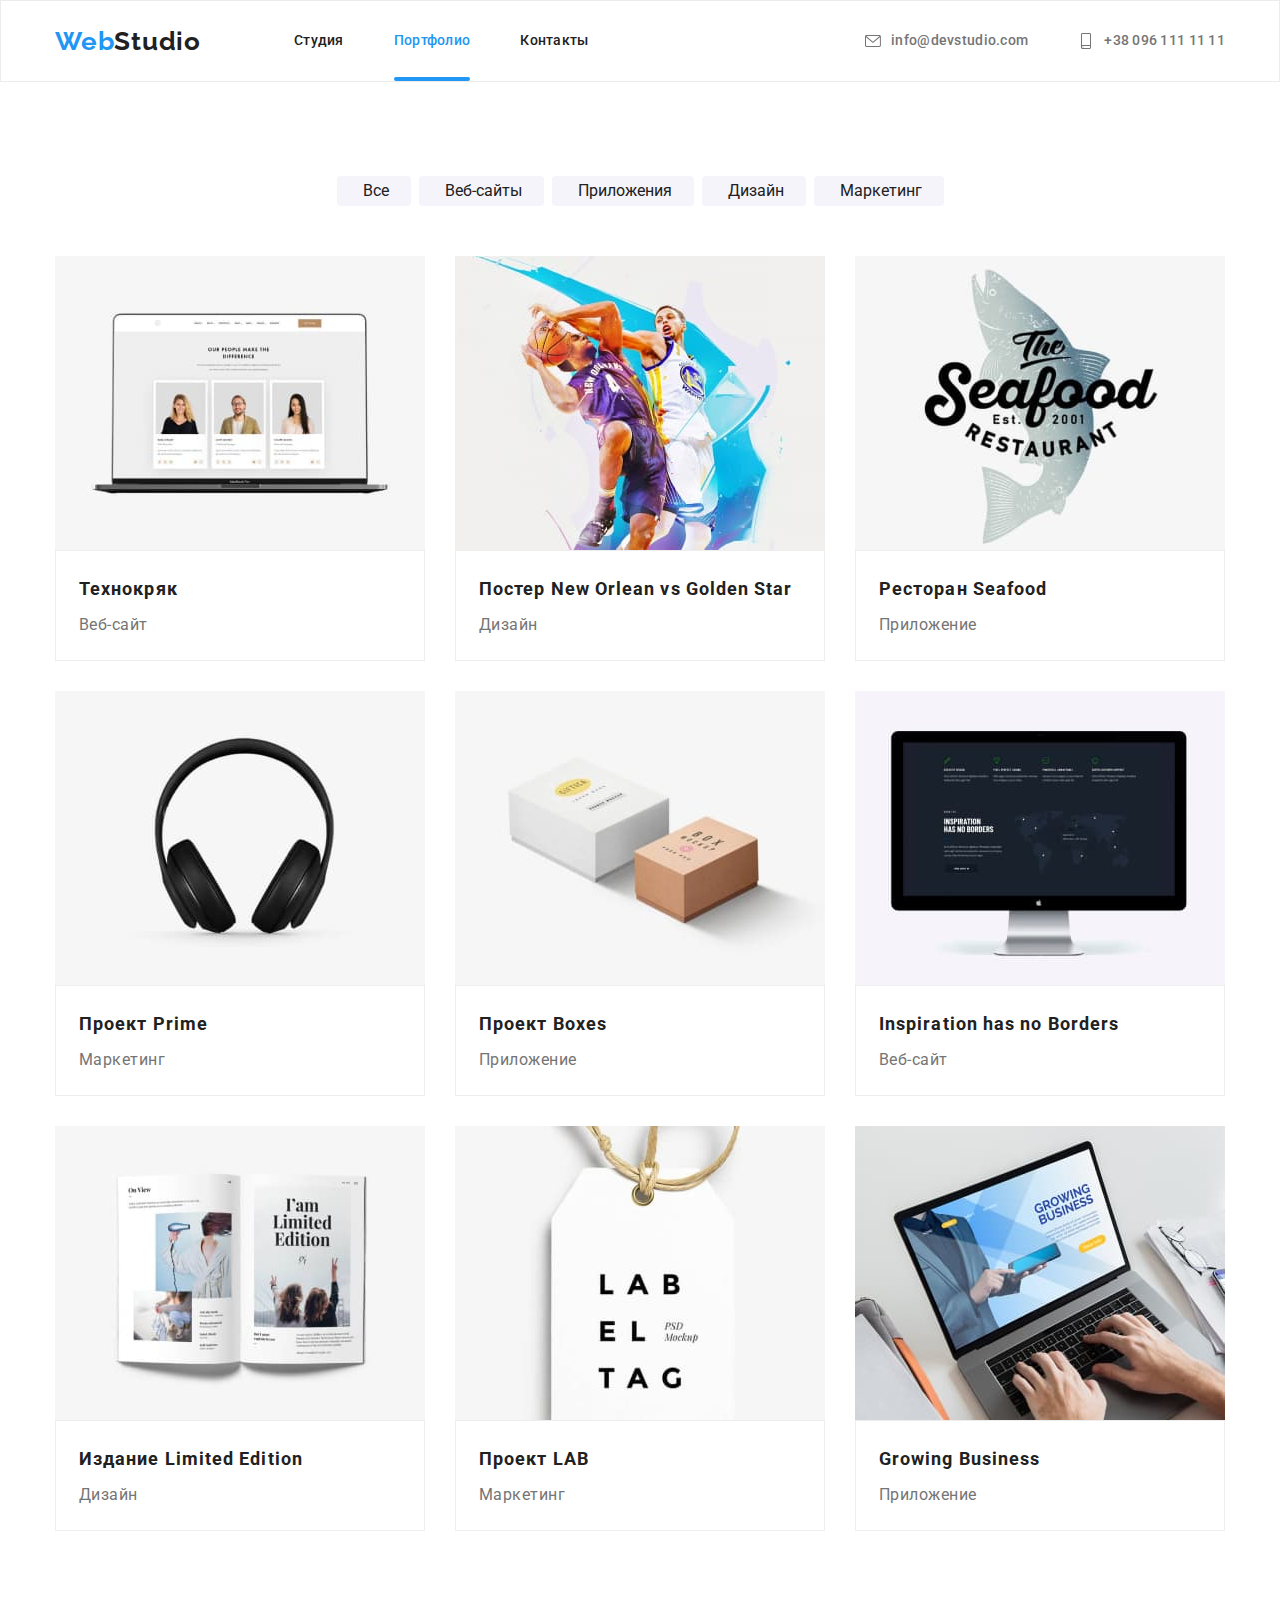
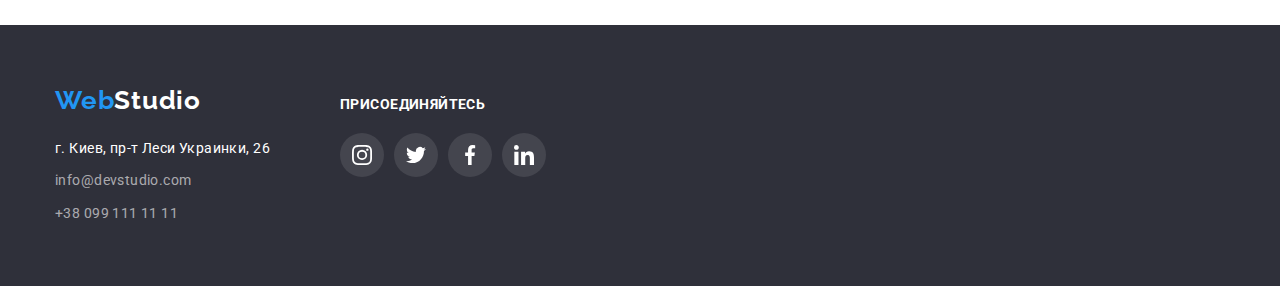
==== portfolio.html @ f0d2dcc3 "first" ====
<!DOCTYPE html>
<html lang="ru">

    <head>
        <meta charset="UTF-8">
        <meta name="viewport" content="width=device-width, initial-scale=1.0" />
        <title>portfolio</title>
        <link rel="preconnect" href="https://fonts.gstatic.com">
        <link href="https://fonts.googleapis.com/css2?family=Raleway:wght@700&family=Roboto:wght@400;500;700;900&display=swap"
            rel="stylesheet">
        <link rel="stylesheet" href="./css/modern-normalize.css">
        <link rel="stylesheet" href="./css/styles.css">
    </head>
    <body >
        <!--Верхняя линия-->
        <header  class="header-br">
            <div class="container main-flex">
                <nav class="main-nav">
                    <a href="./index.html" class="logo">Web<span class="logo-title">Studio</span></a>
                    <ul class="site-nav list ">
                        <li class="nav-link"><a href="./index.html" class="link ">Студия</a></li>
                        <li class="nav-link"><a href="./portfolio.html" class="link currnet">Портфолио</a><div class="currnet-box"></div></li>
                        <li class="nav-link"><a href="#" class="link">Контакты</a></li>
                    </ul>
                </nav>
                <ul class="contact list">
                <li class="contact-list"><a href="mailto:info@devstudio.com" class="link-contact">
                   <svg class="header-icon" width="16" height="12" ><use href="./images/icon/icon.svg#icon-envelope"></use></svg>info@devstudio.com</a>
                </li>
                <li class="contact-list">
                    <a href="tel:+380961111111" class="link-contact ">
                        <svg class="header-icon" width="16" height="16" ><use href="./images/icon/icon.svg#icon-smartphone"></use></svg>+38 096 111 11 11</a>
                </li>
            </ul>
            </div>
        </header>
        <main>
            <!-- ссылки -->
            <section class="section">
                <div class="container">
                    <h1 class="hidden-header">Портфолио</h1>
                    <ul class="button-portfolio list">
                        <li class="list-button" ><input type="button" class="button-filters" value=" Все"></li>
                        <li class="list-button" ><input type="button" class="button-filters" value=" Веб-сайты"></li>
                        <li class="list-button" ><input type="button" class="button-filters" value=" Приложения"></li>
                        <li class="list-button" ><input type="button" class="button-filters" value=" Дизайн"></li>
                        <li class="list-button" ><input type="button" class="button-filters" value=" Маркетинг"></li>
                    </ul>               
                    <ul class="projects list">
                        <li class="projects-scroll">
                            <article class="projects-work">
                                <a href="#"></a>
                                <div class="card-tumba">
                                    <P class="card-tumba-title">Технокряк это современная площадка распространения коронавируса. Компании используют эту платформу для цифрового
                                        шпионажа и атак на защищённые сервера конкурентов.</P>
                                    <img src="./images/imgp1.jpg" class="card" width="370" alt="ноутбук с партфолио">                                   
                                </div>
                                <div class="card-content">
                                   <h2 class="work">Технокряк</h2>
                                    <p class="work-title">Веб-сайт</p>
                                </div>
                                
                            </article>
                        </li>
                        <li class="projects-scroll">
                            <article class="projects-work">
                                <a href="#"></a>
                                <div class="card-tumba">
                                    <P class="card-tumba-title">Lorem ipsum dolor sit amet consectetur adipisicing elit. Quae asperiores sint delectus, necessitatibus nulla perferendis dolor? Totam dolorum ad, similique delectus, quo quia asperiores saepe quasi molestiae libero sapiente odio?</P>
                                    
                                    <img  src="./images/imgp2.jpg" class="card" width="370" alt="баскетболисты с мячом">
                                </div>
                                <div class="card-content">
                                    <h2 class="work">Постер New Orlean vs Golden Star</h2>
                                    <p class="work-title">Дизайн</p>
                                </div>
                                
                            </article>
                        </li>
                        <li class="projects-scroll">
                            <article class="projects-work">
                                <a href="#"></a>
                                <div class="card-tumba">
                                    <P class="card-tumba-title">Lorem ipsum dolor sit amet consectetur adipisicing elit. Cum, quaerat! Enim neque sapiente debitis sint fugiat? Accusantium exercitationem veniam atque velit officia veritatis facere odio doloremque laborum doloribus, rerum nemo.</P>
                                    <img src="./images/imgp3.jpg" class="card" width="370" alt="логотип" >
                                </div>
                                <div class="card-content">
                                    <h2 class="work">Ресторан Seafood</h2>
                                    <p class="work-title">Приложение</p>
                                </div>
                                
                            </article>
                        </li>
                        <li class="projects-scroll">
                            <article class="projects-work">
                                <a href="#"></a>
                                <div class="card-tumba">
                                    <P class="card-tumba-title">Lorem, ipsum dolor sit amet consectetur adipisicing elit. Totam mollitia consequuntur at sint sit. Minima temporibus quo aliquam fugit. Eligendi sapiente quas necessitatibus nesciunt obcaecati vitae reiciendis ut architecto optio.</P>
                                    <img  src="./images/imgp4.jpg" class="card" width="370" alt="наушники">
                                </div>
                                <div class="card-content">
                                    <h2 class="work">Проект Prime</h2>
                                    <p class="work-title">Маркетинг</p>
                                </div>
                                
                            </article>
                        </li>
                        <li class="projects-scroll">
                            <article class="projects-work">
                                <a href="#"></a>
                                <div class="card-tumba">
                                    <P class="card-tumba-title">Lorem ipsum dolor sit, amet consectetur adipisicing elit. Ut maxime ratione vero laudantium, voluptates delectus alias aut obcaecati placeat rerum et distinctio enim, assumenda nobis labore maiores. Laboriosam, necessitatibus ad.</P>
                                    <img src="./images/imgp5.jpg" class="card" width="370" alt="две коробки" >
                                </div>
                                <div class="card-content">
                                    <h2 class="work">Проект Boxes</h2>
                                    <p class="work-title">Приложение</p>
                                </div>
                                
                            </article>
                        </li>
                        <li class="projects-scroll">
                            <article class="projects-work">
                                <a href="#"></a>
                                <div class="card-tumba">
                                    <P class="card-tumba-title">Lorem ipsum dolor sit amet consectetur adipisicing elit. Rem illum qui repudiandae. Veritatis eligendi, vero odit quaerat est ex, ducimus dolorum doloribus dicta voluptatum exercitationem eveniet non debitis necessitatibus pariatur?</P>
                                    <img src="./images/imgp6.jpg" class="card" width="370" alt="монитор">
                                </div>
                                <div class="card-content">
                                    <h2 class="work">Inspiration has no Borders</h2>
                                    <p class="work-title">Веб-сайт</p>
                                </div>
                                
                            </article>
                        </li> 
                        <li class="projects-scroll">
                            <article class="projects-work">
                                <a href="#"></a>
                                <div class="card-tumba">
                                    <P class="card-tumba-title">Lorem ipsum dolor, sit amet consectetur adipisicing elit. Dolor vel culpa, quidem at quia quam nobis nemo, doloremque consequatur ab, rerum quis ducimus qui ipsum quos quibusdam earum! Itaque, laborum!</P>
                                    <img src="./images/imgp7.jpg" class="card" width="370" alt="журнал">
                                </div>
                                <div class="card-content">
                                    <h2 class="work">Издание Limited Edition</h2>
                                    <p class="work-title">Дизайн</p>
                                </div>
                                
                            </article>
                        </li>
                        <li class="projects-scroll">
                            <article class="projects-work">
                                <a href="#"></a>
                                <div class="card-tumba">
                                    <P class="card-tumba-title">Lorem ipsum dolor sit amet consectetur adipisicing elit. Atque alias, corporis nihil odio obcaecati a cupiditate, perspiciatis fugiat pariatur dolores vitae impedit sunt nobis illo, velit amet sapiente quos voluptate?</P>
                                    <img src="./images/imgp8.jpg" class="card" width="370" alt="бирка">
                                </div>
                                <div class="card-content">
                                    <h2 class="work">Проект LAB</h2>
                                    <p class="work-title">Маркетинг</p>
                                </div>
                                
                            </article>
                        </li>
                        <li class="projects-scroll">
                            <article class="projects-work">
                                <a href="#"></a>
                                <div class="card-tumba">
                                    <P class="card-tumba-title">Lorem ipsum dolor, sit amet consectetur adipisicing elit. Natus facilis veritatis adipisci consequuntur illo non tempora, consequatur, ratione ea nam, doloribus repellat ullam dicta aut eius praesentium nisi nostrum exercitationem.</P>
                                    <img src="./images/imgp9.jpg" class="card" width="370" alt="ноутбук">
                                </div>
                                <div class="card-content">
                                    <h2 class="work">Growing Business</h2>
                                    <p class="work-title">Приложение</p>
                                </div>
                                
                            </article>
                        </li>
                    </ul>
                </div>
            </section>
        </main>
        
        <!--футер-->
        <footer class="footer">
                <div class="container f-section">
                    <div class="footer-addres">
                        <a href="./index.html" class="logo ">Web<span class="logo-title-footer">Studio</span></a>
                        <address class="address-content">
                            <p class="address ">г. Киев, пр-т Леси Украинки, 26</p>
                            <ul class="contact-footer list" >
                                <li class="contact-footer-list" ><a href="mailto:info@devstudio.com" class="link-contact-footer">info@devstudio.com</a></li>
                                <li class="contact-footer-list" ><a href="tel:+380991111111" class="link-contact-footer ">+38 099 111 11 11</a></li>
                            </ul>
                        </address>
                    </div>
                    <div class="footer-link">
                        <h4 class="titel-footer">присоединяйтесь</h4>
                        <ul class="social-footer list">
                            <li class="social-link">
                                <a  href="" class="social-link-footer" >
                                    <svg class="social-icon" width="20" height="20">
                                        <use href="./images/icon/icon.svg#icon-instagram"></use>
                                    </svg>
                                </a>
                            </li>
                            <li class="social-link">
                                <a href="" class="social-link-footer"><svg class="social-icon" width="20" height="20">
                                        <use href="./images/icon/icon.svg#icon-twitter"></use>
                                    </svg>
                                </a>
                            </li>
                            <li class="social-link">
                                <a href="" class="social-link-footer"><svg class="social-icon" width="20" height="20">
                                        <use href="./images/icon/icon.svg#icon-facebook"></use>
                                    </svg>
                                </a>
                            </li>
                            <li class="social-link">
                                <a href="" class="social-link-footer"><svg class="social-icon" width="20" height="20">
                                        <use href="./images/icon/icon.svg#icon-linkedin"></use>
                                    </svg>
                                </a>
                            </li>
                        </ul>
                    </div>
                </div>
            </footer> 
    </body>
</html>
---- css/styles.css ----
/* основонйо текст #757575 */
/* вторичный цвет color: #757575; */
/* белый цвет #FFFFFF */
/* акцент #2196F3 */
/* вторичный фон #F5F4FA */
/* background кнопок и вложений #f5f4fa*/
:root {
  --primaty-text-color: #757575;
  --title-text-color: #212121;
  --accent-color: #2196f3;
  --primary-bg-color: #ffffff;
  --portfolio-secondary-color: #f5f4fa;
  --background-color-secondary: #2f303a;
  --cart-set-gap: 30px;
  --bg-icon-feature: #f5f4fa;
  --bg-color-thumba: rgba(33, 150, 243, 0.9);
}
html {
  box-sizing: border-box;
}
*,
*::before,
*::after {
  box-sizing: inherit;
}
/* body */
body {
  font-family: Roboto, Helvetica, sans-serif;
  color: var(--primaty-text-color);
  background-color: var(--primary-bg-color);
}
h1,
h2,
h3,
h4,
h5,
ul,
p {
  margin: 0px;
  padding: 0px;
}
img {
  height: auto;
  display: block;
  min-width: 100%;
}
/* img {
  display: block;
  object-fit: cover;
  width: 100%;
  height: auto;
} */
.list {
  list-style: none;
}

/* top line */
.container {
  width: 1200px;
  padding-left: 15px;
  padding-right: 15px;
  margin-left: auto;
  margin-right: auto;
}
.header-br {
  border: 1px solid #ececec;
}

/* logo */
.logo {
  color: var(--accent-color);
  font-family: Raleway, Helvetica, sans-serif;
  font-weight: bold;
  font-size: 26px;
  line-height: 1.19;
  letter-spacing: 0.03em;
  text-decoration: none;
}

.logo-title {
  color: var(--title-text-color);
  font-family: Raleway, Helvetica, sans-serif;
  font-weight: bold;
  font-size: 26px;
  line-height: 1.19;
  letter-spacing: 0.03em;
}

/* main-nav */
.main-flex {
  display: flex;
  align-items: center;
}
.main-nav {
  display: flex;
  align-items: center;
}
/* site-nav */

.site-nav .link {
  display: block;
  padding-top: 32px;
  padding-bottom: 32px;
}
.site-nav {
  display: flex;
  margin-left: 93px;
}
.site-nav :active {
  color: var(--primaty-text-color);
}
.site-nav :hover,
.site-nav :focus {
  color: var(--accent-color);
}

.nav-link:not(:first-child) {
  margin-left: 50px;
}

.link:active {
  color: var(--accent-color);
}
.link {
  text-decoration: none;
  font-weight: 500;
  font-size: 14px;
  line-height: 1.14;
  letter-spacing: 0.02em;
  color: var(--title-text-color);
  transition: color 250ms cubic-bezier(0.4, 0, 0.2, 1);
}

.link-contact {
  display: flex;
  color: var(--primaty-text-color);
  text-decoration: none;
  align-items: center;
  transition: color 250ms cubic-bezier(0.4, 0, 0.2, 1);
}
.nav-link {
  position: relative;
}
.link::after {
  position: absolute;
  display: inline-block;
  content: "";
  width: 100%;
  height: 4px;
  border-radius: 2px;
  left: 0;
  bottom: 0;
  background-color: var(--accent-color);
  opacity: 0;
}
.site-nav :hover::after,
.site-nav :focus::after {
  opacity: 1;
}

.currnet {
  color: var(--accent-color);
}
.currnet::after {
  position: absolute;
  display: inline-block;
  content: "";
  width: 100%;
  height: 4px;
  border-radius: 2px;
  left: 0;
  bottom: 0;
  background-color: var(--accent-color);
  opacity: 1;
}
/* contact */
.contact {
  color: var(--primaty-text-color);
  font-weight: 500;
  font-size: 14px;
  line-height: 1.14;
  letter-spacing: 0.02em;
  display: flex;
  margin-left: auto;
  align-items: center;
}
.contact .contact-list + .contact-list {
  margin-left: 50px;
}
.header-icon {
  fill: #757575;
  margin-right: 10px;
}

.link-contact:hover,
.link-contact:focus {
  color: #2196f3;
}

.link-contact:hover > .header-icon {
  fill: #2196f3;
}
.link-contact:focus > .header-icon {
  fill: #2196f3;
}

.no-padding {
  padding-top: 0px;
  padding-bottom: 0px;
}

/* hero */
.hero {
  padding: 200px 0px;
  text-align: center;
  max-width: 1600px;
  height: 600px;
  margin-left: auto;
  margin-right: auto;
  background-color: var(--background-color-secondary);
  background-image: linear-gradient(
      to right,
      rgba(47, 48, 58, 0.4),
      rgba(47, 48, 58, 0.4)
    ),
    url("../images/img.jpg");
  background-repeat: no-repeat;
  background-position: center;
  background-size: cover;
}

.hero-title {
  margin-top: 0;
  margin-bottom: 30px;
  color: var(--primary-bg-color);
  font-weight: 900;
  font-size: 44px;
  line-height: 1.15;
  text-align: center;
  letter-spacing: 0.06em;
  text-transform: uppercase;
}

/* section */
.section {
  padding-bottom: 94px;
  padding-top: 94px;
}
.section-title {
  margin-bottom: 50px;
  color: var(--title-text-color);
  text-align: center;
  font-weight: bold;
  font-size: 36px;
  line-height: 1.16;
  letter-spacing: 0.03em;
}
.section-list {
  margin-top: -30px;
  margin-left: -30px;
  display: flex;
  flex-wrap: wrap;
}
.section-list > .section-photo {
  flex-basis: calc (100% / 3 -30px);
  margin-top: 30px;
  margin-left: 30px;
}

/* features */
.section-list {
  position: relative;
}

.container-label {
  position: absolute;
  width: 370px;
  height: 70px;
  bottom: 0;

  background-color: rgba(47, 48, 58, 0.8);

  padding: 27px 82px;
}
.label {
  font-weight: bold;
  font-size: 14px;
  line-height: 1.14;
  text-align: center;
  letter-spacing: 0.03em;
  color: #ffffff;
}

.feature-list .title {
  color: var(--title-text-color);
}
.feature-list {
  display: flex;
}

.feature-list-content:not(:first-child) {
  margin-left: 30px;
}

.icon-feature {
  background-color: var(--bg-icon-feature);
  display: flex;
  justify-content: center;

  padding: 25px 0px;
  margin-bottom: 30px;
}

.title {
  margin-top: 0;
  margin-bottom: 10px;
  font-weight: bold;
}
.feature-text {
  margin-top: 0;
  font-style: normal;
  font-weight: normal;
}
/* team */

.section-team {
  background-color: var(--portfolio-secondary-color);
}
.section-list-team {
  display: flex;
  flex-wrap: wrap;
  margin-left: calc(-1 * var(--cart-set-gap));
  margin-top: calc(-1 * var(--cart-set-gap));
}

.section-list-team > .section-team-staff {
  background-color: var(--primary-bg-color);

  border-radius: 0px 0px 4px 4px;
  box-shadow: 0px 1px 3px rgba(0, 0, 0, 0.12), 0px 1px 1px rgba(0, 0, 0, 0.14),
    0px 2px 1px rgba(0, 0, 0, 0.2);
  flex-basis: calc (100% / 4 - var(--cart-set-gap));
  margin-left: var(--cart-set-gap);
  margin-top: var(--cart-set-gap);
}
.team {
  color: var(--title-text-color);
  font-weight: 500;
  font-size: 16px;
  line-height: 1.18;
  text-align: center;
  letter-spacing: 0.03em;
  margin-bottom: 10px;
}

.team-title {
  color: var(--primaty-text-color);
  font-weight: normal;
  font-size: 16px;
  line-height: 1.18;
  text-align: center;
  letter-spacing: 0.03em;
  margin-bottom: 16px;
}
.staff-content {
  padding-top: 30px;
  padding-bottom: 30px;
}
.staff {
  display: block;
  max-width: 100%;
}
/* button */
.button-primary {
  border-radius: 6px;
  border: 0px solid transparent;
  padding: 10px 32px;
  min-width: 130px;
  color: var(--primary-bg-color);
  background-color: var(--accent-color);
  font-weight: bold;
  text-align: center;
}
/* .button-primary:hover,
.button-primary:focus {
  box-shadow: 0px 3px 1px rgba(0, 0, 0, 0.1), 0px 1px 2px rgba(0, 0, 0, 0.08),
    0px 2px 2px rgba(0, 0, 0, 0.12);
} */
/* icon link */
.social {
  justify-content: center;
  display: flex;
}
.social-link-content {
  padding: 12px;
  display: block;
  width: 44px;
  height: 44px;
  border-radius: 50%;
  color: #afb1b8;
  background-color: #fff;
  transition: color 250ms cubic-bezier(0.4, 0, 0.2, 1),
    background-color 250ms cubic-bezier(0.4, 0, 0.2, 1);
}
.social-icon {
  fill: currentColor;
}

.social-link:not(:first-child) {
  margin-left: 10px;
}

.social-link-content:hover,
.social-link-content:focus {
  background-color: var(--accent-color);
  color: #fff;
}
/* Regular customers */
.Regular {
  display: flex;
}

.Regular-customers {
  display: block;

  border: 1px solid #afb1b8;
  padding: 16px 32px;
  border-radius: 4px;
  fill: #afb1b8;
  transition-property: fill, border;
  transition-duration: 250ms;
  transition-timing-function: cubic-bezier(0.4, 0, 0.2, 1);
  /* transition: fill, border 1000ms cubic-bezier(0.4, 0, 0.2, 1); */
}
.Regular-customers:hover,
.Regular-customers:focus {
  fill: var(--accent-color);
  border: 1px solid var(--accent-color);
}

.customers:not(:last-child) {
  margin-right: 30px;
}
.customers:hover {
  color: var(--accent-color);
}
/* footer */
.social-footer {
  display: flex;
}
.f-section {
  display: flex;
  align-items: baseline;
}
.footer-link {
  justify-content: start;
  margin-left: 70px;
}
.titel-footer {
  font-weight: bold;
  font-size: 14px;
  line-height: 1.14;
  letter-spacing: 0.03em;
  text-transform: uppercase;
  color: #ffffff;
  margin-bottom: 20px;
}
.social-link-footer {
  padding: 12px;
  display: block;
  width: 44px;
  height: 44px;
  border-radius: 50%;
  color: #fff;
  background-color: rgba(255, 255, 255, 0.1);

  transition: background-color 250ms cubic-bezier(0.4, 0, 0.2, 1);
}
.social-link-footer:hover,
.social-link-footer:focus {
  background-color: var(--accent-color);
}
.footer {
  background-color: var(--background-color-secondary);
  padding-top: 60px;
  padding-bottom: 60px;
}

.logo-title-footer {
  color: var(--primary-bg-color);
  font-family: Raleway, Helvetica, sans-serif;
  font-weight: bold;
  font-size: 26px;
  line-height: 1.19;
  letter-spacing: 0.03em;
}

.contact-footer :hover,
.contact-footer :focus {
  color: var(--accent-color);
}

.contact-footer {
  font-weight: normal;
  font-size: 14px;
  line-height: 1.71;
  letter-spacing: 0.03em;
  color: rgba(255, 255, 255, 0.6);
}

.link-contact-footer:active {
  color: var(--accent-color);
}
.link-contact-footer {
  color: rgba(255, 255, 255, 0.6);
  text-decoration: none;
  font-style: normal;
  font-weight: normal;
  font-size: 14px;
  line-height: 1.71;
  letter-spacing: 0.03em;

  transition: color 250ms cubic-bezier(0.4, 0, 0.2, 1);
}

.contact-footer-list {
  margin-top: 9px;
}
.address-content {
  margin-top: 20px;
}
.address {
  color: var(--primary-bg-color);
  font-style: normal;
  font-weight: normal;
  font-size: 14px;
  line-height: 24px;
  letter-spacing: 0.03em;
}
/* portfolio */

.hidden-header {
  display: none;
}

/* button */

.button-filters:hover,
.button-filters:focus {
  color: var(--primary-bg-color);
  background-color: var(--accent-color);
  box-shadow: 0px 3px 1px rgba(0, 0, 0, 0.1), 0px 1px 2px rgba(0, 0, 0, 0.08),
    0px 2px 2px rgba(0, 0, 0, 0.12);
}
.button-filters:focus {
  outline: none;
}
.button-filters {
  color: var(--title-text-color);
  background-color: var(--portfolio-secondary-color);
  text-align: center;
  border: 0px solid transparent;
  border-radius: 4px;
  padding: 6px 22px;
  transition-property: background-color, color, box-shadow;
  transition-duration: 250ms;
  transition-timing-function: cubic-bezier(0.4, 0, 0.2, 1);

  /* transition: background-color, color,
    box-shadow 1000ms cubic-bezier(0.4, 0, 0.2, 1); */
}
.button-portfolio {
  display: flex;
  justify-content: center;
  margin-bottom: 50px;
}
.button-portfolio .list-button + .list-button {
  margin-left: 8px;
}

/* projects */
.projects {
  display: flex;
  flex-wrap: wrap;
  margin-left: calc(-1 * var(--cart-set-gap));
  margin-top: calc(-1 * var(--cart-set-gap));
}
/* work */

.work {
  color: var(--title-text-color);
  font-weight: bold;
  font-size: 18px;
  line-height: 2;
  letter-spacing: 0.06em;

  margin-bottom: 4px;
}
.work-title {
  color: var(--primaty-text-color);
  font-size: 16px;
  line-height: 1.8;
  letter-spacing: 0.03em;
}
.projects-work {
  display: block;
  max-width: 100%;
  position: relative;
}
.projects-work > a {
  text-decoration: none;
  display: block;
  position: absolute;
  top: 0;
  bottom: 0;
  left: 0;
  right: 0;
  z-index: 1;
  transition: box-shadow 250ms cubic-bezier(0.4, 0, 0.2, 1);
}
.projects-work > a:hover,
.projects-work > a:focus {
  box-shadow: 0px 1px 1px rgba(0, 0, 0, 0.12), 0px 4px 4px rgba(0, 0, 0, 0.06),
    1px 4px 6px rgba(0, 0, 0, 0.16);
}
.projects-work > a:focus {
  outline: none;
}
.card-tumba {
  position: relative;
  overflow: hidden;
}

.card-tumba::before {
  position: absolute;
  display: inline-block;
  content: "";
  top: 0;
  bottom: 0;
  width: 100%;
  height: 100%;
  background-color: rgba(33, 150, 243, 0.9);
  opacity: 0;
  transform: translateY(100%);
  transition: opacity 250ms cubic-bezier(0.4, 0, 0.2, 1),
    transform 250ms cubic-bezier(0.4, 0, 0.2, 1);
}

.projects-work > a:hover + .card-tumba::before,
.projects-work > a:focus + .card-tumba::before {
  opacity: 1;
  transform: translateY(0);
}

.card-tumba-title {
  opacity: 0;
  position: absolute;
  top: 63px;
  left: 24px;
  right: 24px;
  display: block;
  line-height: 28px;
  letter-spacing: 0.03em;
  color: #ffffff;
  transform: translateY(100%);
  transition: opacity 250ms cubic-bezier(0.4, 0, 0.2, 1),
    transform 250ms cubic-bezier(0.4, 0, 0.2, 1);
}
.projects-work :hover + .card-tumba .card-tumba-title,
.projects-work :focus + .card-tumba .card-tumba-title {
  opacity: 1;
  transform: translateY(0);
}
/* .projects-work:focus .card-tumda-title {
  opacity: 1;
  transform: translateY(0); */

.projects > .projects-scroll {
  flex-basis: calc(100% / 3 - var(--cart-set-gap));
  margin-left: var(--cart-set-gap);
  margin-top: var(--cart-set-gap);
}

.card-content {
  padding-top: 20px;
  padding-right: 23px;
  padding-bottom: 20px;
  padding-left: 23px;
  border: 1px solid #eeeeee;
}
/* modal*/
.hero-content {
  position: relative;
}
.modal {
  position: absolute;
  top: 50%;
  left: 50%;
  transform: translate(-50%, -50%);
  width: 528px;
  height: 580px;
  background: #ffffff;
  box-shadow: 0px 1px 3px rgba(0, 0, 0, 0.12), 0px 1px 1px rgba(0, 0, 0, 0.14),
    0px 2px 1px rgba(0, 0, 0, 0.2);
  border-radius: 4px;
}
.backdrop {
  display: block;
  position: fixed;
  top: 0;
  left: 0;
  width: 100%;
  height: 100%;
  background-color: rgba(0, 0, 0, 0.2);
  opacity: 1;
  visibility: visible;
  transition: opacity 250ms cubic-bezier(0.4, 0, 0.2, 1),
    visibility 250ms cubic-bezier(0.4, 0, 0.2, 1);
}
.backdrop.is-hidden {
  visibility: hidden;
  opacity: 0;
  pointer-events: none;
}
.modal-button {
  position: relative;
  top: 8px;
  left: 490px;
  border-radius: 50%;
  padding: 6px;
  width: 30px;
  height: 30px;
  border: 1px solid rgba(0, 0, 0, 0.1);
  background-color: #fff;
  /* transition: fill 250ms cubic-bezier(0.4, 0, 0.2, 1); */
}

.modal-button:hover {
  fill: var(--accent-color);
}
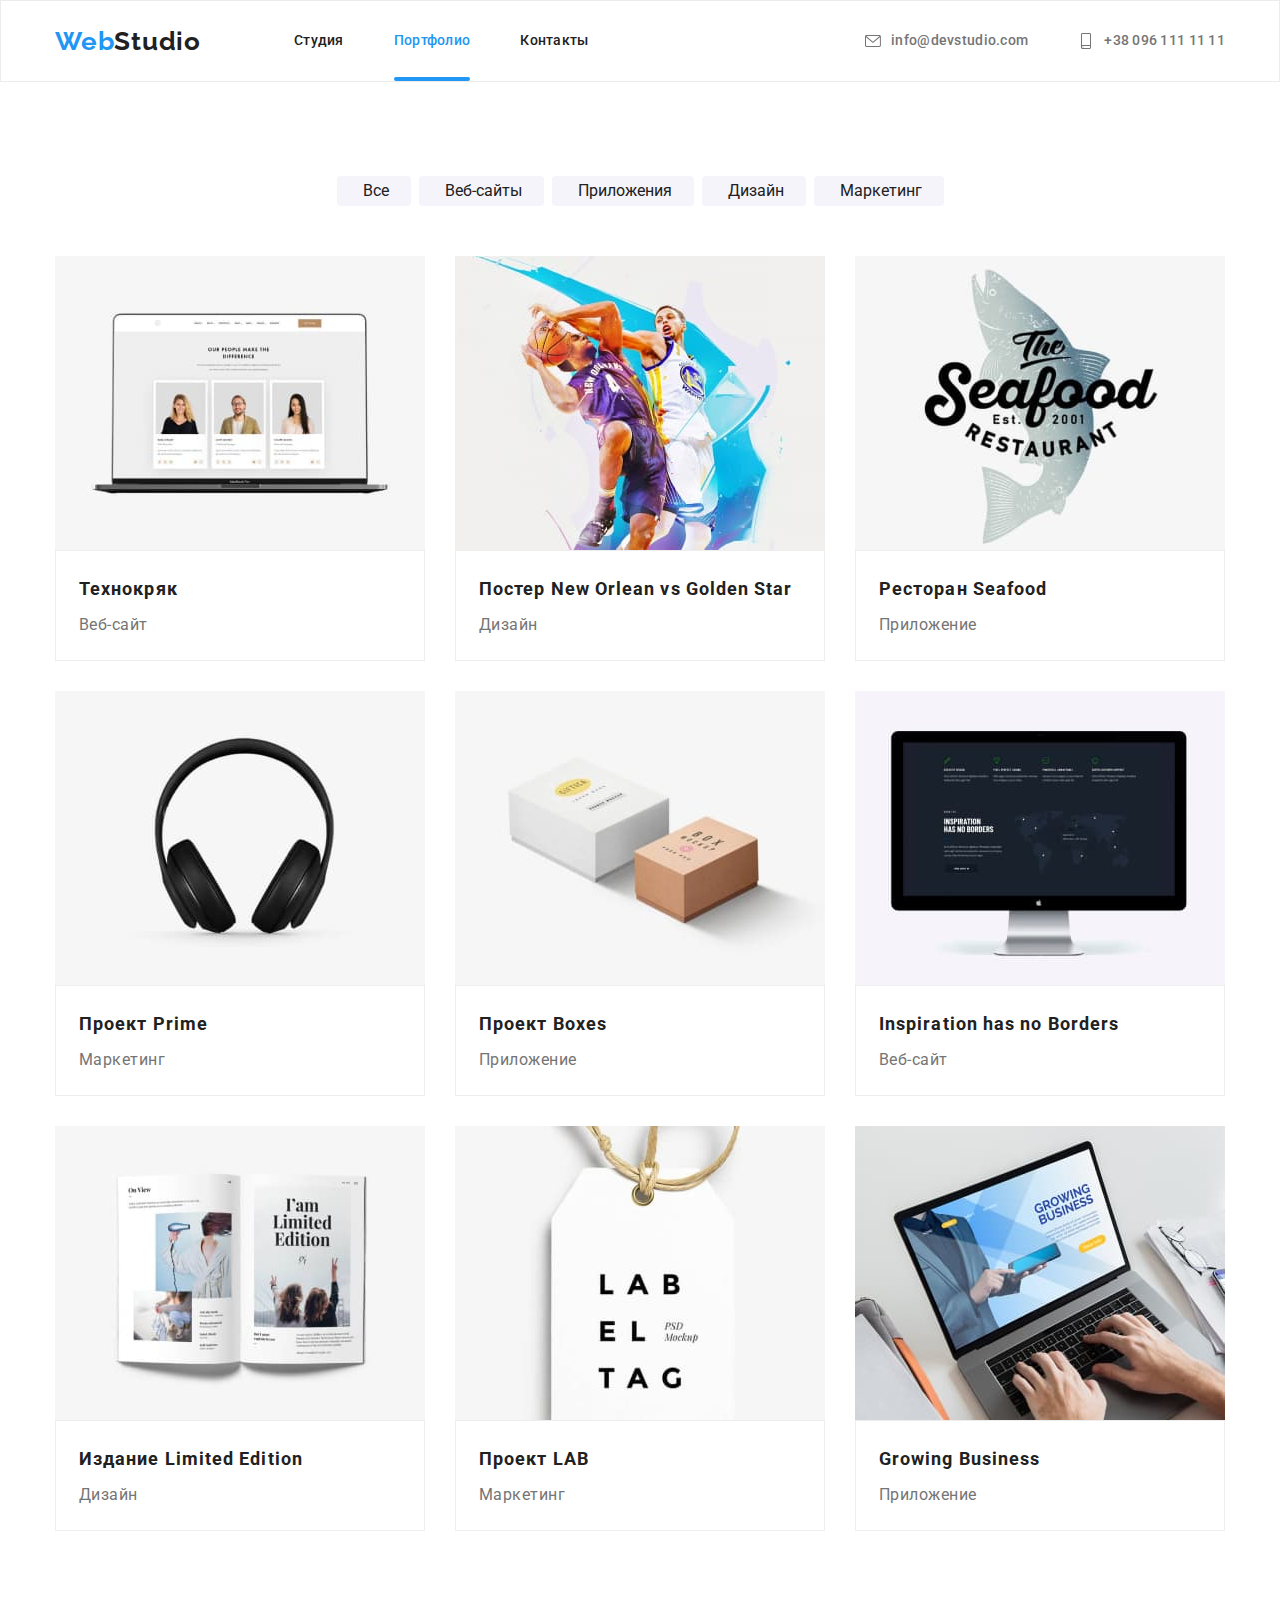
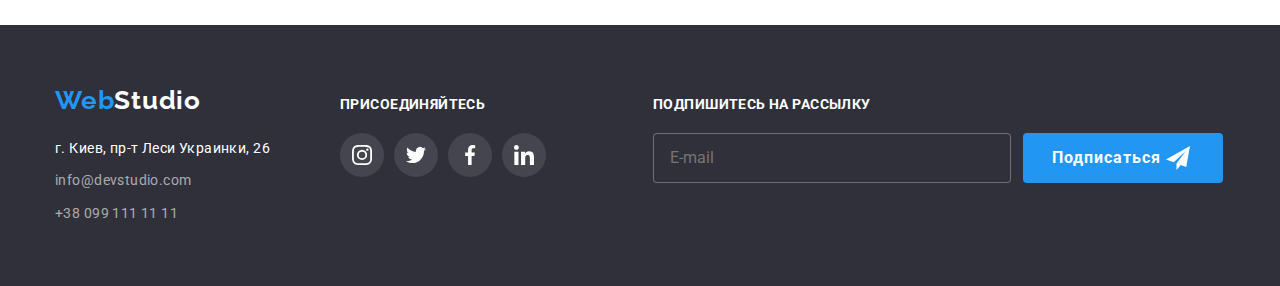
==== commit 29663b1e: "final fix" ====
--- a/portfolio.html
+++ b/portfolio.html
@@ -223,6 +223,17 @@
                             </li>
                         </ul>
                     </div>
+                    <form class="Subscribe ">
+                        <label for="input-sub" class="title-sub">Подпишитесь на рассылку</label>
+                        <div class="sub-wrap">
+                            <input id="input-sub" type="email" class="input-sub" name="sub-mail" placeholder="E-mail">
+                            <button type="submit" class="but-sub"> Подписаться
+                                <svg class="sub-icon" width="24" height="24">
+                                    <use href="./images/icon/icon.svg#icon-iconsend"></use>
+                                </svg>
+                            </button>
+                        </div>
+                    </form>
                 </div>
             </footer> 
     </body>
--- a/css/styles.css
+++ b/css/styles.css
@@ -29,6 +29,7 @@
   color: var(--primaty-text-color);
   background-color: var(--primary-bg-color);
 }
+
 h1,
 h2,
 h3,
@@ -144,7 +145,7 @@
 .link::after {
   position: absolute;
   display: inline-block;
-  content: "";
+  content: '';
   width: 100%;
   height: 4px;
   border-radius: 2px;
@@ -164,7 +165,7 @@
 .currnet::after {
   position: absolute;
   display: inline-block;
-  content: "";
+  content: '';
   width: 100%;
   height: 4px;
   border-radius: 2px;
@@ -223,7 +224,7 @@
       rgba(47, 48, 58, 0.4),
       rgba(47, 48, 58, 0.4)
     ),
-    url("../images/img.jpg");
+    url('../images/img.jpg');
   background-repeat: no-repeat;
   background-position: center;
   background-size: cover;
@@ -537,6 +538,82 @@
   line-height: 24px;
   letter-spacing: 0.03em;
 }
+
+.Subscribe {
+  margin-left: 107px;
+}
+
+.title-sub {
+  display: block;
+  margin-bottom: 20px;
+  font-weight: bold;
+  font-size: 14px;
+  line-height: 1.14;
+  letter-spacing: 0.03em;
+  text-transform: uppercase;
+  color: #ffffff;
+  justify-self: start;
+}
+.input-sub {
+  width: 358px;
+  height: 50px;
+  background-color: var(--background-color-secondary);
+  border: 1px solid rgba(255, 255, 255, 0.3);
+  box-sizing: border-box;
+
+  border-radius: 4px;
+}
+.Subscribe input[placeholder='E-mail'] {
+  padding-left: 16px;
+  padding-top: 16px;
+  padding-bottom: 16px;
+}
+.input-sub {
+  color: #fff;
+  margin-right: 8px;
+  transition: box-shadow 250ms cubic-bezier(0.4, 0, 0.2, 1);
+}
+
+.input-sub:focus {
+  box-shadow: 0px 4px 4px rgba(0, 0, 0, 0.15);
+  outline: none;
+}
+
+.but-sub {
+  margin: 0;
+  position: relative;
+  padding-left: 29px;
+  padding-right: 62px;
+  padding-bottom: 10px;
+  padding-top: 10px;
+  font-weight: bold;
+  font-size: 16px;
+  line-height: 30px;
+  align-items: center;
+  text-align: center;
+  letter-spacing: 0.06em;
+  color: #ffffff;
+  background-color: var(--accent-color);
+  border-radius: 4px;
+  border: 0px solid transparent;
+  transition: box-shadow 250ms cubic-bezier(0.4, 0, 0.2, 1);
+}
+
+.but-sub:hover,
+.but-sub:focus {
+  box-shadow: 0px 4px 4px rgba(0, 0, 0, 0.15);
+}
+.but-sub:focus {
+  outline: none;
+}
+
+.sub-icon {
+  position: absolute;
+  top: 50%;
+  left: 143px;
+  transform: translatey(-50%);
+  margin-right: 29px;
+}
 /* portfolio */
 
 .hidden-header {
@@ -634,7 +711,7 @@
 .card-tumba::before {
   position: absolute;
   display: inline-block;
-  content: "";
+  content: '';
   top: 0;
   bottom: 0;
   width: 100%;
@@ -723,18 +800,189 @@
   pointer-events: none;
 }
 .modal-button {
-  position: relative;
+  position: absolute;
   top: 8px;
-  left: 490px;
+  left: 492px;
   border-radius: 50%;
   padding: 6px;
   width: 30px;
   height: 30px;
   border: 1px solid rgba(0, 0, 0, 0.1);
   background-color: #fff;
-  /* transition: fill 250ms cubic-bezier(0.4, 0, 0.2, 1); */
-}
-
-.modal-button:hover {
+  transition: fill 250ms cubic-bezier(0.4, 0, 0.2, 1);
+}
+
+.modal-button:hover,
+.modal-button:focus {
   fill: var(--accent-color);
 }
+/* modal стилизация */
+.form {
+  width: 528px;
+
+  /* outline: 1px solid red; */
+  margin-left: auto;
+  margin-right: auto;
+  padding: 40px;
+}
+.from-field {
+  position: relative;
+  display: flex;
+  flex-direction: column;
+
+  margin-bottom: 10px;
+}
+
+.from-field label {
+  margin-bottom: 4px;
+  font-style: normal;
+  font-weight: normal;
+  font-size: 12px;
+  line-height: 1.16;
+  letter-spacing: 0.01em;
+  color: #757575;
+}
+.from-field textarea::placeholder {
+  font-size: 12px;
+  line-height: 1.16;
+  letter-spacing: 0.01em;
+  color: rgba(117, 117, 117, 0.5);
+}
+
+.from-titel {
+  margin: 0;
+  padding: 0;
+  font-weight: bold;
+  font-size: 20px;
+  line-height: 1.15;
+  text-align: center;
+  letter-spacing: 0.03em;
+  color: var(--title-text-color);
+  margin-bottom: 12px;
+}
+
+.from-field input[type='text'] {
+  padding-left: 42px;
+}
+.from-field input[type='email'] {
+  padding-left: 42px;
+}
+.from-field input[type='tel'] {
+  padding-left: 42px;
+}
+
+.Comment {
+  padding: 12px;
+  width: 448px;
+  height: 120px;
+  resize: none;
+  border: 1px solid rgba(33, 33, 33, 0.2);
+
+  border-radius: 4px;
+}
+
+.form-input {
+  width: 100%;
+  margin: 0;
+  padding: 11px 12px;
+  border-radius: 4px;
+  border: 1px solid rgba(33, 33, 33, 0.2);
+  transition: border 250ms cubic-bezier(0.4, 0, 0.2, 1);
+}
+.form-input:focus {
+  border: 1px solid var(--accent-color);
+  outline: none;
+}
+.modal-icon {
+  position: absolute;
+  top: 50%;
+  left: 12px;
+  margin-right: 12px;
+  fill: #212121;
+  transition: fill 250ms cubic-bezier(0.4, 0, 0.2, 1);
+}
+.Comment:focus {
+  border: 1px solid var(--accent-color);
+  outline: none;
+}
+.from-field:focus-within > .modal-icon {
+  fill: var(--accent-color);
+}
+
+.contract {
+  font-size: 14px;
+  line-height: 1.7;
+  letter-spacing: 0.03em;
+  color: var(--accent-color);
+  ransition-property: color;
+  transition-duration: 250ms;
+  transition-timing-function: cubic-bezier(0.4, 0, 0.2, 1);
+}
+.contract:hover,
+.contract:focus {
+  color: var(--accent-color);
+}
+.checkbox_input {
+  position: absolute;
+  width: 1px;
+  height: 1px;
+  margin: -1px;
+  border: 0;
+  padding: 0;
+  clip: rect(0 0 0 0);
+  overflow: hidden;
+}
+.from-label {
+  font-size: 14px;
+  line-height: 1.7;
+  letter-spacing: 0.03em;
+  padding-left: 7px;
+  color: var(--primaty-text-color);
+}
+.label {
+  display: flex;
+  align-items: center;
+}
+.checkbox-icon {
+  position: absolute;
+  left: 6px;
+  top: 50%;
+  transform: translateY(-50%);
+  display: inline-block;
+  width: 16px;
+  height: 15px;
+  border: 1px solid black;
+  border-radius: 2px;
+  background-color: #fff;
+}
+.checkbox_input:checked + .checkbox-icon {
+  background-color: var(--accent-color);
+  background-image: url('../images/icon/iconcheck.svg');
+  background-size: contain;
+  background-origin: border-box;
+  border-color: var(--accent-color);
+}
+.button-send {
+  border-radius: 4px;
+  border: 0px solid transparent;
+  padding: 10px 56px;
+
+  min-width: 130px;
+  color: var(--primary-bg-color);
+  background-color: var(--accent-color);
+  font-weight: bold;
+  text-align: center;
+}
+
+.button-send {
+  margin-left: 123px;
+  margin-top: 12px;
+  transition-property: box-shadow;
+  transition-duration: 250ms;
+  transition-timing-function: cubic-bezier(0.4, 0, 0.2, 1);
+}
+.button-send:focus,
+.button-send:hover {
+  box-shadow: 0px 1px 3px rgba(0, 0, 0, 0.12), 0px 1px 1px rgba(0, 0, 0, 0.14),
+    0px 2px 1px rgba(0, 0, 0, 0.2);
+}
